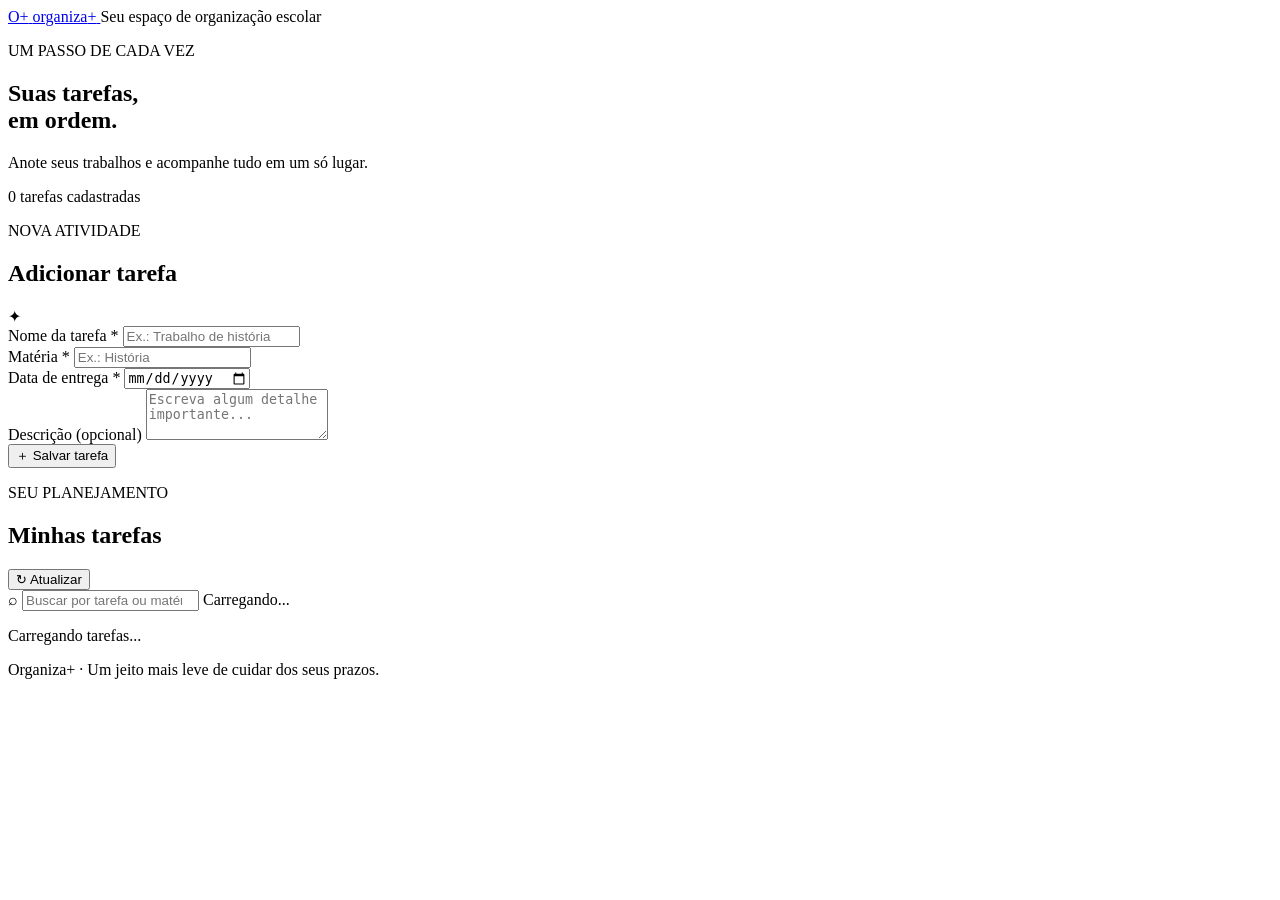
==== frontend/index.html @ 6724153c "Etapa 3: adiciona frontend/index.html" ====
<!DOCTYPE html>
<html lang="pt-BR">
<head>
    <meta charset="UTF-8">
    <meta name="viewport" content="width=device-width, initial-scale=1.0">
    <meta name="description" content="Organiza+ - organize suas tarefas escolares.">
    <title>Organiza+ | Minhas tarefas</title>
    <link rel="stylesheet" href="css/style.css">
    <script src="js/app.js" defer></script>
</head>
<body>
    <header class="topo">
        <a class="marca" href="#" aria-label="Organiza mais - início">
            <span class="marca-icone">O+</span>
            <span>organiza<span class="marca-destaque">+</span></span>
        </a>
        <span class="topo-legenda">Seu espaço de organização escolar</span>
    </header>

    <main class="container">
        <section class="boas-vindas">
            <div>
                <p class="etiqueta">UM PASSO DE CADA VEZ</p>
                <h1>Suas tarefas,<br><span>em ordem.</span></h1>
                <p class="subtitulo">Anote seus trabalhos e acompanhe tudo em um só lugar.</p>
            </div>
            <div class="resumo" aria-live="polite">
                <span class="resumo-numero" id="total-tarefas">0</span>
                <span>tarefas cadastradas</span>
            </div>
        </section>

        <section class="painel">
            <div class="painel-titulo">
                <div>
                    <p class="etiqueta">NOVA ATIVIDADE</p>
                    <h2>Adicionar tarefa</h2>
                </div>
                <span class="decoracao">✦</span>
            </div>

            <form id="form-tarefa">
                <div class="campo">
                    <label for="titulo">Nome da tarefa *</label>
                    <input id="titulo" name="titulo" type="text" maxlength="120"
                           placeholder="Ex.: Trabalho de história" required>
                </div>

                <div class="grade-campos">
                    <div class="campo">
                        <label for="materia">Matéria *</label>
                        <input id="materia" name="materia" type="text" maxlength="80"
                               placeholder="Ex.: História" required>
                    </div>
                    <div class="campo">
                        <label for="data_entrega">Data de entrega *</label>
                        <input id="data_entrega" name="data_entrega" type="date" required>
                    </div>
                </div>

                <div class="campo">
                    <label for="descricao">Descrição <span>(opcional)</span></label>
                    <textarea id="descricao" name="descricao" rows="3" maxlength="500"
                              placeholder="Escreva algum detalhe importante..."></textarea>
                </div>

                <button class="botao-principal" id="botao-salvar" type="submit">
                    <span>＋</span> Salvar tarefa
                </button>
                <p class="mensagem" id="mensagem" role="status" aria-live="polite"></p>
            </form>
        </section>

        <section class="lista-area">
            <div class="lista-cabecalho">
                <div>
                    <p class="etiqueta">SEU PLANEJAMENTO</p>
                    <h2>Minhas tarefas</h2>
                </div>
                <button class="botao-atualizar" id="botao-atualizar" type="button">↻ Atualizar</button>
            </div>

            <div class="filtros">
                <label class="busca">
                    <span aria-hidden="true">⌕</span>
                    <input id="filtro" type="search" placeholder="Buscar por tarefa ou matéria..."
                           aria-label="Buscar tarefas">
                </label>
                <span id="contador-lista" class="contador-lista">Carregando...</span>
            </div>

            <div id="lista-tarefas" class="lista-tarefas" aria-live="polite">
                <p class="estado-lista">Carregando tarefas...</p>
            </div>
        </section>
        <p class="rodape-nota">Organiza+ · Um jeito mais leve de cuidar dos seus prazos.</p>
    </main>
</body>
</html>
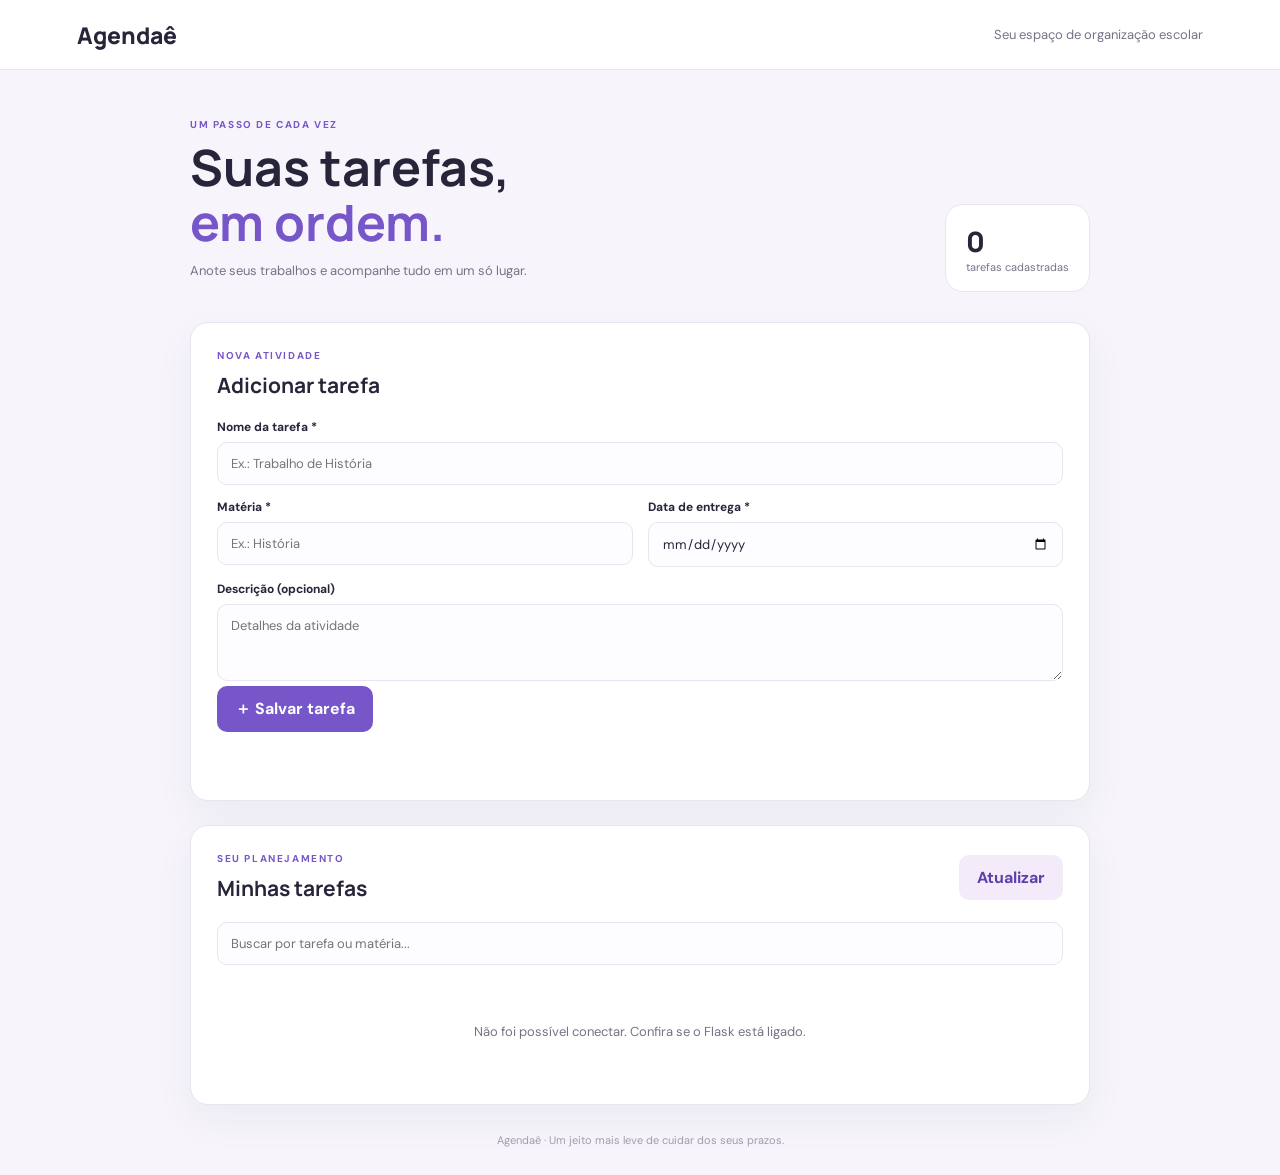
==== commit d08311dd: "Restaura estrutura original sem pastas por etapa" ====
--- a/frontend/index.html
+++ b/frontend/index.html
@@ -1,99 +1,59 @@
 <!DOCTYPE html>
 <html lang="pt-BR">
 <head>
-    <meta charset="UTF-8">
-    <meta name="viewport" content="width=device-width, initial-scale=1.0">
-    <meta name="description" content="Organiza+ - organize suas tarefas escolares.">
-    <title>Organiza+ | Minhas tarefas</title>
-    <link rel="stylesheet" href="css/style.css">
-    <script src="js/app.js" defer></script>
+  <meta charset="UTF-8">
+  <meta name="viewport" content="width=device-width, initial-scale=1.0">
+  <title>Agendaê | Minhas tarefas</title>
+  <link rel="stylesheet" href="css/style.css">
+  <script src="js/app.js" defer></script>
 </head>
 <body>
-    <header class="topo">
-        <a class="marca" href="#" aria-label="Organiza mais - início">
-            <span class="marca-icone">O+</span>
-            <span>organiza<span class="marca-destaque">+</span></span>
-        </a>
-        <span class="topo-legenda">Seu espaço de organização escolar</span>
-    </header>
+  <header class="topo">
+    <a class="marca" href="#">Agendaê</a>
+    <p>Seu espaço de organização escolar</p>
+  </header>
+  <main class="container">
+    <section class="boas-vindas">
+      <div>
+        <p class="etiqueta">UM PASSO DE CADA VEZ</p>
+        <h1>Suas tarefas,<br><span>em ordem.</span></h1>
+        <p class="subtitulo">Anote seus trabalhos e acompanhe tudo em um só lugar.</p>
+      </div>
+      <div class="resumo"><strong id="total-tarefas">0</strong><span>tarefas cadastradas</span></div>
+    </section>
 
-    <main class="container">
-        <section class="boas-vindas">
-            <div>
-                <p class="etiqueta">UM PASSO DE CADA VEZ</p>
-                <h1>Suas tarefas,<br><span>em ordem.</span></h1>
-                <p class="subtitulo">Anote seus trabalhos e acompanhe tudo em um só lugar.</p>
-            </div>
-            <div class="resumo" aria-live="polite">
-                <span class="resumo-numero" id="total-tarefas">0</span>
-                <span>tarefas cadastradas</span>
-            </div>
-        </section>
+    <section class="painel">
+      <p class="etiqueta">NOVA ATIVIDADE</p>
+      <h2>Adicionar tarefa</h2>
+      <form id="form-tarefa">
+        <label for="titulo">Nome da tarefa *</label>
+        <input id="titulo" type="text" maxlength="120" placeholder="Ex.: Trabalho de História" required>
+        <div class="campos">
+          <div>
+            <label for="materia">Matéria *</label>
+            <input id="materia" type="text" maxlength="80" placeholder="Ex.: História" required>
+          </div>
+          <div>
+            <label for="data_entrega">Data de entrega *</label>
+            <input id="data_entrega" type="date" required>
+          </div>
+        </div>
+        <label for="descricao">Descrição (opcional)</label>
+        <textarea id="descricao" rows="3" placeholder="Detalhes da atividade"></textarea>
+        <button type="submit" id="botao-salvar">＋ Salvar tarefa</button>
+        <p id="mensagem" role="status"></p>
+      </form>
+    </section>
 
-        <section class="painel">
-            <div class="painel-titulo">
-                <div>
-                    <p class="etiqueta">NOVA ATIVIDADE</p>
-                    <h2>Adicionar tarefa</h2>
-                </div>
-                <span class="decoracao">✦</span>
-            </div>
-
-            <form id="form-tarefa">
-                <div class="campo">
-                    <label for="titulo">Nome da tarefa *</label>
-                    <input id="titulo" name="titulo" type="text" maxlength="120"
-                           placeholder="Ex.: Trabalho de história" required>
-                </div>
-
-                <div class="grade-campos">
-                    <div class="campo">
-                        <label for="materia">Matéria *</label>
-                        <input id="materia" name="materia" type="text" maxlength="80"
-                               placeholder="Ex.: História" required>
-                    </div>
-                    <div class="campo">
-                        <label for="data_entrega">Data de entrega *</label>
-                        <input id="data_entrega" name="data_entrega" type="date" required>
-                    </div>
-                </div>
-
-                <div class="campo">
-                    <label for="descricao">Descrição <span>(opcional)</span></label>
-                    <textarea id="descricao" name="descricao" rows="3" maxlength="500"
-                              placeholder="Escreva algum detalhe importante..."></textarea>
-                </div>
-
-                <button class="botao-principal" id="botao-salvar" type="submit">
-                    <span>＋</span> Salvar tarefa
-                </button>
-                <p class="mensagem" id="mensagem" role="status" aria-live="polite"></p>
-            </form>
-        </section>
-
-        <section class="lista-area">
-            <div class="lista-cabecalho">
-                <div>
-                    <p class="etiqueta">SEU PLANEJAMENTO</p>
-                    <h2>Minhas tarefas</h2>
-                </div>
-                <button class="botao-atualizar" id="botao-atualizar" type="button">↻ Atualizar</button>
-            </div>
-
-            <div class="filtros">
-                <label class="busca">
-                    <span aria-hidden="true">⌕</span>
-                    <input id="filtro" type="search" placeholder="Buscar por tarefa ou matéria..."
-                           aria-label="Buscar tarefas">
-                </label>
-                <span id="contador-lista" class="contador-lista">Carregando...</span>
-            </div>
-
-            <div id="lista-tarefas" class="lista-tarefas" aria-live="polite">
-                <p class="estado-lista">Carregando tarefas...</p>
-            </div>
-        </section>
-        <p class="rodape-nota">Organiza+ · Um jeito mais leve de cuidar dos seus prazos.</p>
-    </main>
+    <section class="lista-area">
+      <div class="lista-topo">
+        <div><p class="etiqueta">SEU PLANEJAMENTO</p><h2>Minhas tarefas</h2></div>
+        <button type="button" class="secundario" id="botao-atualizar">Atualizar</button>
+      </div>
+      <input id="filtro" class="filtro" type="search" placeholder="Buscar por tarefa ou matéria...">
+      <div id="lista-tarefas" aria-live="polite"><p>Carregando tarefas...</p></div>
+    </section>
+  </main>
+  <footer>Agendaê · Um jeito mais leve de cuidar dos seus prazos.</footer>
 </body>
 </html>
--- a/frontend/css/style.css
+++ b/frontend/css/style.css
@@ -0,0 +1,41 @@
+@import url('https://fonts.googleapis.com/css2?family=DM+Sans:wght@400;500;600;700&family=Manrope:wght@600;700;800&display=swap');
+:root{--fundo:#f7f5fb;--branco:#fff;--texto:#28243a;--suave:#777287;--roxo:#7656c8;--roxo2:#5d40aa;--rosa:#f3eafa;--borda:#e9e4f0}
+*{box-sizing:border-box}
+body{margin:0;background:var(--fundo);color:var(--texto);font-family:'DM Sans',sans-serif}
+button,input,textarea{font:inherit}
+.topo{min-height:70px;padding:0 max(6vw,22px);display:flex;justify-content:space-between;align-items:center;background:#fff;border-bottom:1px solid var(--borda)}
+.marca{font:800 23px 'Manrope',sans-serif;color:var(--texto);text-decoration:none}
+.marca span,h1 span{color:var(--roxo)}
+.topo p,.subtitulo{color:var(--suave);font-size:13px}
+.container{width:min(900px,calc(100% - 36px));margin:auto}
+.boas-vindas{padding:48px 0 30px;display:flex;align-items:end;justify-content:space-between;gap:20px}
+.etiqueta{margin:0 0 9px;color:var(--roxo);font-size:10px;font-weight:700;letter-spacing:1.6px}
+h1,h2{font-family:'Manrope',sans-serif}
+h1{margin:0;font-size:clamp(35px,6vw,50px);line-height:1.1}
+h2{margin:0 0 20px;font-size:21px}
+.subtitulo{margin-top:12px}
+.resumo,.painel,.lista-area{background:var(--branco);border:1px solid var(--borda);border-radius:18px}
+.resumo{padding:17px 20px;display:flex;flex-direction:column;color:var(--suave);font-size:11px}
+.resumo strong{font:800 28px 'Manrope',sans-serif;color:var(--texto)}
+.painel,.lista-area{padding:26px;box-shadow:0 15px 40px #3123530d}
+label{display:block;margin:14px 0 7px;font-size:12px;font-weight:700}
+input,textarea{width:100%;padding:12px 13px;border:1px solid var(--borda);border-radius:10px;background:#fdfcff;color:var(--texto);outline:none;font-size:13px}
+input:focus,textarea:focus{border-color:var(--roxo);box-shadow:0 0 0 3px #7656c81a}
+textarea{resize:vertical}
+.campos{display:grid;grid-template-columns:1fr 1fr;gap:15px}
+button{border:0;border-radius:10px;padding:12px 18px;background:var(--roxo);color:white;font-weight:700;cursor:pointer}
+button:hover{background:var(--roxo2)}
+button:disabled{opacity:.6;cursor:wait}
+#mensagem{min-height:18px;font-size:12px;color:#267b59}
+.lista-area{margin-top:24px}
+.lista-topo{display:flex;justify-content:space-between;align-items:center}
+.lista-topo h2{margin-bottom:0}
+.secundario{background:var(--rosa);color:var(--roxo2)}
+.filtro{margin:20px 0}
+.tarefa-card{display:flex;justify-content:space-between;gap:12px;padding:14px;margin-bottom:10px;border:1px solid var(--borda);border-radius:12px}
+.tarefa-card h3{margin:0 0 5px;font-size:14px}
+.tarefa-card p{margin:0;color:var(--suave);font-size:12px}
+.status{padding:6px 9px;border-radius:20px;background:var(--rosa);color:var(--roxo2);font-size:10px;white-space:nowrap;height:max-content}
+.vazio{padding:25px;text-align:center;color:var(--suave);font-size:13px}
+footer{padding:28px;text-align:center;color:#a09bab;font-size:11px}
+@media(max-width:600px){.topo p{max-width:130px;text-align:right}.boas-vindas{align-items:flex-start;flex-direction:column}.resumo{width:100%;flex-direction:row;align-items:center;gap:10px}.campos{grid-template-columns:1fr}.painel,.lista-area{padding:20px 16px}}
